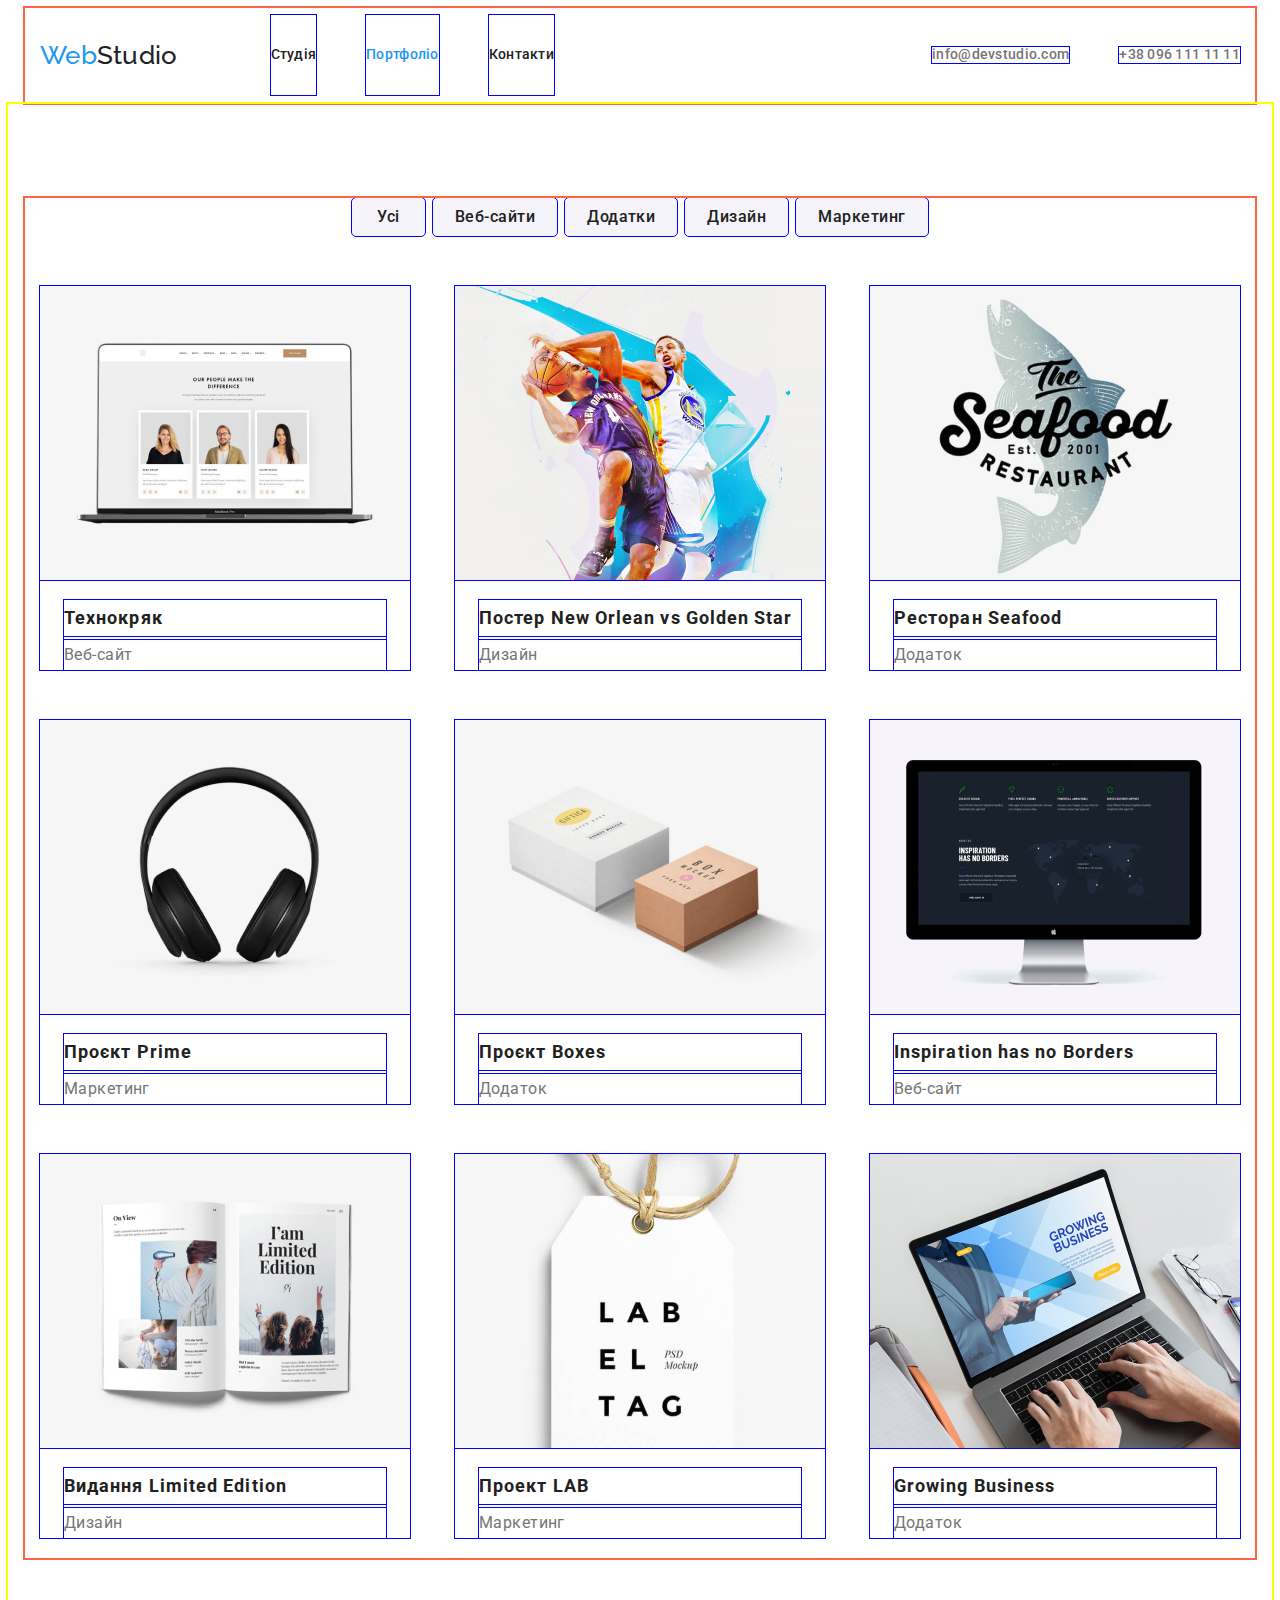
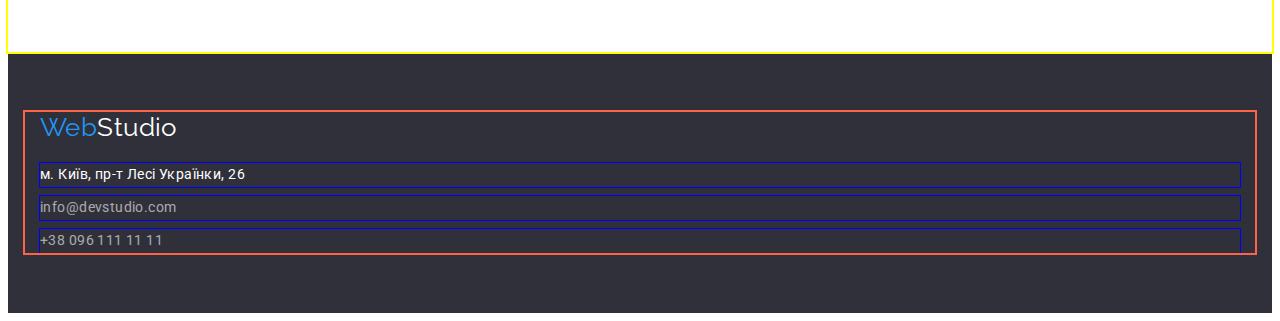
==== portfolio.html @ 13488551 "стилізував index and portfolio" ====
<!DOCTYPE html>
<html lang="uk">

<head>
  <meta charset="UTF-8" />
  <meta http-equiv="X-UA-Compatible" content="IE=edge" />
  <meta name="viewport" content="width=device-width, initial-scale=1.0" />
  <title>Портфоліо</title>
  <!-- шрифти -->
  <link rel="preconnect" href="https://fonts.googleapis.com" />
  <link rel="preconnect" href="https://fonts.gstatic.com" crossorigin />
  <link href="https://fonts.googleapis.com/css2?family=Raleway:wght@700&family=Roboto:wght@400;500;700;900&display=swap"
    rel="stylesheet" />
  <!-- Нормалайз -->
  <link rel="stylesheet" href="https://cdnjs.cloudflare.com/ajax/libs/modern-normalize/1.1.0/modern-normalize.min.css"
    integrity="sha512-wpPYUAdjBVSE4KJnH1VR1HeZfpl1ub8YT/NKx4PuQ5NmX2tKuGu6U/JRp5y+Y8XG2tV+wKQpNHVUX03MfMFn9Q=="
    crossorigin="anonymous" referrerpolicy="no-referrer" />
  <!-- стилі -->
  <link rel="stylesheet" href="./css/styles.css" />
</head>

<body>
  <header class="page-header">
    <div class="container">
      <nav class="nav">
        <a class="link logo" href="./index.html"><span class="accent-logo">Web</span>Studio</a>

        <ul class="list">
          <li class="item"><a class="link" href="./index.html">Студія</a></li>
          <li class="item"><a class="link current" href="./portfolio.html">Портфоліо</a></li>
          <li class="item"><a class="link" href="#contacts">Контакти</a></li>
        </ul>
      </nav>

      <ul class="contacts-header list">
        <li class="item">
          <a class="link" href="mailto:info@devstudio.com">info@devstudio.com</a>
        </li>
        <li class="item"><a class="link" href="tel:+380961111111">+38 096 111 11 11</a></li>
      </ul>
    </div>
  </header>


  <!--Унікальний контент сторінки-->
  <main>
    <!-- прихований головний заголовок -->
    <h1 hidden class="main-title">Портфоліо</h1>

    <section class="section portfolio">
      <div class="container">
        <!-- прихований заголовок секції -->
        <h2 hidden class="section-title">Проєкти</h2>

        <!--фільтр-->
        <ul class="portfolio-filter list">
          <li class="item"><button type="button" class="btn btn-first">Усі</button></li>
          <li class="item"><button type="button" class="btn">Веб-сайти</button></li>
          <li class="item"><button type="button" class="btn">Додатки</button></li>
          <li class="item"><button type="button" class="btn">Дизайн</button></li>
          <li class="item"><button type="button" class="btn">Маркетинг</button></li>
        </ul>

        <!--Проєкти-->
        <ul class="project list">
          <li class="item">
            <a href="" class="link">
              <img class="img" src="./images/projects/project1.jpg" alt="веб-сайт на ноутбуці" width="370"
                height="294" />
              <div class="project-content">
                <h3 class="project-name">Технокряк</h3>
                <p class="project-type">Веб-сайт</p>
              </div>
            </a>
          </li>
          <li class="item">
            <a href="" class="link"><img class="img" src="./images/projects/project2.jpg" alt="постер баскетболістів"
                width="370" height="294" />
              <div class="project-content">
                <h3 class="project-name">Постер New Orlean vs Golden Star</h3>
                <p class="project-type">Дизайн</p>
              </div>
            </a>
          </li>
          <li class="item">
            <a href="" class="link"><img class="img" src="./images/projects/project3.jpg" alt="лого ресторану"
                width="370" height="294" />
              <div class="project-content">
                <h3 class="project-name">Ресторан Seafood</h3>
                <p class="project-type">Додаток</p>
              </div>
            </a>
          </li>
          <li class="item">
            <a href="" class="link"><img class="img" src="./images/projects/project4.jpg" alt="навушники" width="370"
                height="294" />
              <div class="project-content">
                <h3 class="project-name">Проєкт Prime</h3>
                <p class="project-type">Маркетинг</p>
              </div>
            </a>
          </li>
          <li class="item">
            <a href="" class="link"><img class="img" src="./images/projects/project5.jpg" alt="коробки" width="370"
                height="294" />
              <div class="project-content">
                <h3 class="project-name">Проєкт Boxes</h3>
                <p class="project-type">Додаток</p>
              </div>
            </a>
          </li>
          <li class="item">
            <a href="" class="link"><img class="img" src="./images/projects/project6.jpg" alt="веб-сайт на моніторі"
                width="370" height="294" />
              <div class="project-content">
                <h3 class="project-name">Inspiration has no Borders</h3>
                <p class="project-type">Веб-сайт</p>
              </div>
            </a>
          </li>
          <li class="item">
            <a href="" class="link"><img class="img" src="./images/projects/project7.jpg" alt="журнал" width="370"
                height="294" />
              <div class="project-content">
                <h3 class="project-name">Видання Limited Edition</h3>
                <p class="project-type">Дизайн</p>
              </div>
            </a>
          </li>
          <li class="item">
            <a href="" class="link"><img class="img" src="./images/projects/project8.jpg" alt="бірка" width="370"
                height="294" />
              <div class="project-content">
                <h3 class="project-name">Проект LAB</h3>
                <p class="project-type">Маркетинг</p>
              </div>
            </a>
          </li>
          <li class="item">
            <a href="" class="link"><img class="img" src="./images/projects/project9.jpg" alt="робота за ноутбуком"
                width="370" height="294" />
              <div class="project-content">
                <h3 class="project-name">Growing Business</h3>
                <p class="project-type">Додаток</p>
              </div>
            </a>
          </li>
        </ul>
      </div>
    </section>
  </main>

  <!--Футер-->
  <footer class="page-footer">
    <div class="container">
      <a class="link logo" href="./index.html"><span class="accent-logo">Web</span><span
          class="footer-logo">Studio</span></a>

      <address id="contacts" class="address-footer">
        <ul class="list">
          <li class="item"><a class="link address-map" target="_blank" rel="norefferer nofollow"
              href="https://goo.gl/maps/ebckDGz18cMJigHJ8">м. Київ, пр-т
              Лесі Українки, 26</a></li>
          <li class="item"><a class="link address-email" href="mailto:info@devstudio.com">info@devstudio.com</a></li>
          <li class="item"><a class="link address-tel" href="tel:+380961111111">+38 096 111 11 11</a></li>
        </ul>
      </address>
    </div>
  </footer>
</body>

</html>
---- css/styles.css ----
:root {
    --primary-text-color: #212121;
    --secondary-text-color: #757575;
    --accent-color: #2196F3;
    --primary-white-color: #FFFFFF;
    --section-background-color: #F5F4FA
}

body {
    font-family: Roboto, Raleway, sans-serif;
    font-size: 14px;
    letter-spacing: 0.03em;
    color: var(--primary-text-color);
}

h1,
h2,
h3,
h4,
h5,
h6,
p,
ul {
    padding: 0;
    margin: 0;
}

.section {
    padding-top: 94px;
    padding-bottom: 94px;

    outline: 2px solid yellow;
}

.container {
    margin-left: auto;
    margin-right: auto;
    width: 1200px;
    padding-left: 15px;
    padding-right: 15px;

    outline: 2px solid tomato;
}

.list {
    list-style-type: none;
}

.link {
    text-decoration: none;
    color: var(--primary-text-color);
    display: block;
}

.img {
    display: block;
}

/* Хедер */

.page-header {
    border-bottom: 1px solid #ECECEC;
}

.page-header .container {
    display: flex;
}

/* logo */
.logo {
    font-family: Raleway;
    font-size: 26px;
    line-height: 1.19;
}

.page-header .logo {
    margin-right: 93px;
    padding-top: 24px;
    padding-bottom: 25px;
}

.accent-logo {
    color: var(--accent-color);
}

/* site nav */
.nav {
    display: flex;
    align-items: center;

    font-weight: 500;
    line-height: 1.14;
    letter-spacing: 0.02em;
    text-align: left;
}

.nav .list {
    display: flex;
    letter-spacing: 0.02em;
}

.nav .link {
    padding-top: 32px;
    padding-bottom: 32px;
}

.nav .item:not(:last-child) {
    margin-right: 50px;
}

.nav .link.current {
    color: var(--accent-color)
}

.nav .link:hover,
.nav .link:focus {
    color: var(--accent-color);
}

/* контакти */
.contacts-header {
    display: flex;
    margin-left: auto;
    align-items: center;

    font-weight: 500;
    line-height: 1.14;
    letter-spacing: 0.02em;
}

.contacts-header .item:not(:last-child) {
    margin-right: 50px;
}

.contacts-header .link {
    color: var(--secondary-text-color);
    text-decoration: none;
}

.contacts-header .link:hover,
.contacts-header .link:focus {
    color: var(--accent-color);
}

/* герой */

.hero .section {
    padding-top: 200px;
    padding-bottom: 200px;
}

.hero {
    background-color: #2F303A;

    text-align: center;
}

.main-title {
    font-weight: 900;
    font-size: 44px;
    line-height: 1.36;
    text-align: center;
    letter-spacing: 0.06em;
    text-transform: uppercase;
    color: var(--primary-white-color);
    margin-bottom: 30px;
    width: 696px;
    margin-left: auto;
    margin-right: auto;
}

/* кнопка */

.btn {
    text-align: center;

    border-radius: 4px;
    border: 0;
}

.hero .btn {
    justify-content: center;

    cursor: pointer;
    color: var(--primary-white-color);
    background-color: var(--accent-color);

    font-weight: 700;
    line-height: 1.88;
    align-items: center;
    text-align: center;
    letter-spacing: 0.06em;
    padding: 10px 32px;
}

/* переваги компанії */

.features {
    padding-bottom: 0;
}

.features .list {
    display: flex;
    justify-content: space-between;
}

.features .item {
    width: 270px;
}

.section-title {
    font-weight: 700;
    font-size: 36px;
    line-height: 1.17;
    text-align: center;
    margin-bottom: 50px;
}

.features-title {
    line-height: 1.14;
    text-transform: uppercase;
    margin-bottom: 10px;
}

.features-description {
    color: var(--secondary-text-color);
    line-height: 1.71;
}


/* Чим ми займаємось */

.activity .list {
    display: flex;
    justify-content: space-between;
}


/* Команда */

.section.team {
    background-color: var(--section-background-color);
}

.team .list {
    display: flex;
    justify-content: space-between;
}

.team .item {
    box-shadow: 0px 1px 3px rgba(0, 0, 0, 0.12), 0px 1px 1px rgba(0, 0, 0, 0.14), 0px 2px 1px rgba(0, 0, 0, 0.2);
    border-radius: 0px 0px 4px 4px;

    background-color: var(--primary-white-color);
}

.team-name {
    font-weight: 500;
    line-height: 1.17;
    text-align: center;
    margin-top: 30px;
    margin-bottom: 10px;
}

.team-position {
    color: var(--secondary-text-color);
    line-height: 1.17;
    text-align: center;
    margin-bottom: 30px;
}

/* Футер */
.page-footer {
    background-color: #2F303A;
    padding-top: 60px;
    padding-bottom: 60px;
}

.page-footer .logo {
    display: block;
    margin-bottom: 20px;
}

.footer-logo {
    color: var(--primary-white-color);
}

.address-footer .item:not(:last-child) {
    margin-bottom: 9px;
}

.address-footer .address-map {
    font-style: normal;
    line-height: 1.71;
    color: var(--primary-white-color);
}

.address-email,
.address-tel {
    font-style: normal;
    line-height: 1.71;
    color: #FFFFFF99;
}

.footer-logo:hover,
.footer-logo:focus,
.address-map:hover,
.address-map:focus,
.address-email:focus,
.address-email:hover,
.address-tel:focus,
.address-tel:hover {
    color: var(--accent-color)
}


/* Портфоліо */

/* Фільтр */

.portfolio-filter {
    display: flex;
    justify-content: center;
    margin-bottom: 50px;
}

.portfolio-filter .item:not(:first-child) {
    margin-left: 8px;
}

.portfolio-filter .btn {
    cursor: pointer;
    color: var(--primary-text-color);
    background-color: #F5F4FA;
    font-family: Roboto;
    font-weight: 500;
    line-height: 1.62;
    text-align: center;
    letter-spacing: 0.03em;
    font-size: 16px;

    padding: 6px 22px;
}

.portfolio-filter .btn-first {
    padding: 6px 25px;
}

.portfolio-filter .btn:hover,
.portfolio-filter .btn:focus {
    cursor: pointer;
    color: var(--primary-white-color);
    background-color: var(--accent-color);
    font-family: Roboto;
    font-weight: 500;
    line-height: 1.62;
    text-align: center;
    letter-spacing: 0.03em;

    box-shadow: 0px 3px 1px rgba(0, 0, 0, 0.1), 0px 1px 2px rgba(0, 0, 0, 0.08), 0px 2px 2px rgba(0, 0, 0, 0.12);
    border-radius: 4px;
}


/* портфоліо */
.portfolio .project {
    display: flex;
    flex-wrap: wrap;
    justify-content: space-between;
}

.project>.item {
    background: #FFFFFF;
    /* border: 1px solid #EEEEEE; */
}

.project .item:not(:nth-last-child(-n+3)) {
    margin-bottom: 30px;
}


.project-content {
    margin: 20px 24px;
}

.project-name {
    font-weight: 700;
    font-size: 18px;
    line-height: 2;
    letter-spacing: 0.06em;
    color: var(--primary-text-color);
    margin-bottom: 4px;
}

.project-type {
    line-height: 1.88;
    font-size: 16px;
    color: var(--secondary-text-color);
}

.item * {
    outline: 1px solid blue;
}
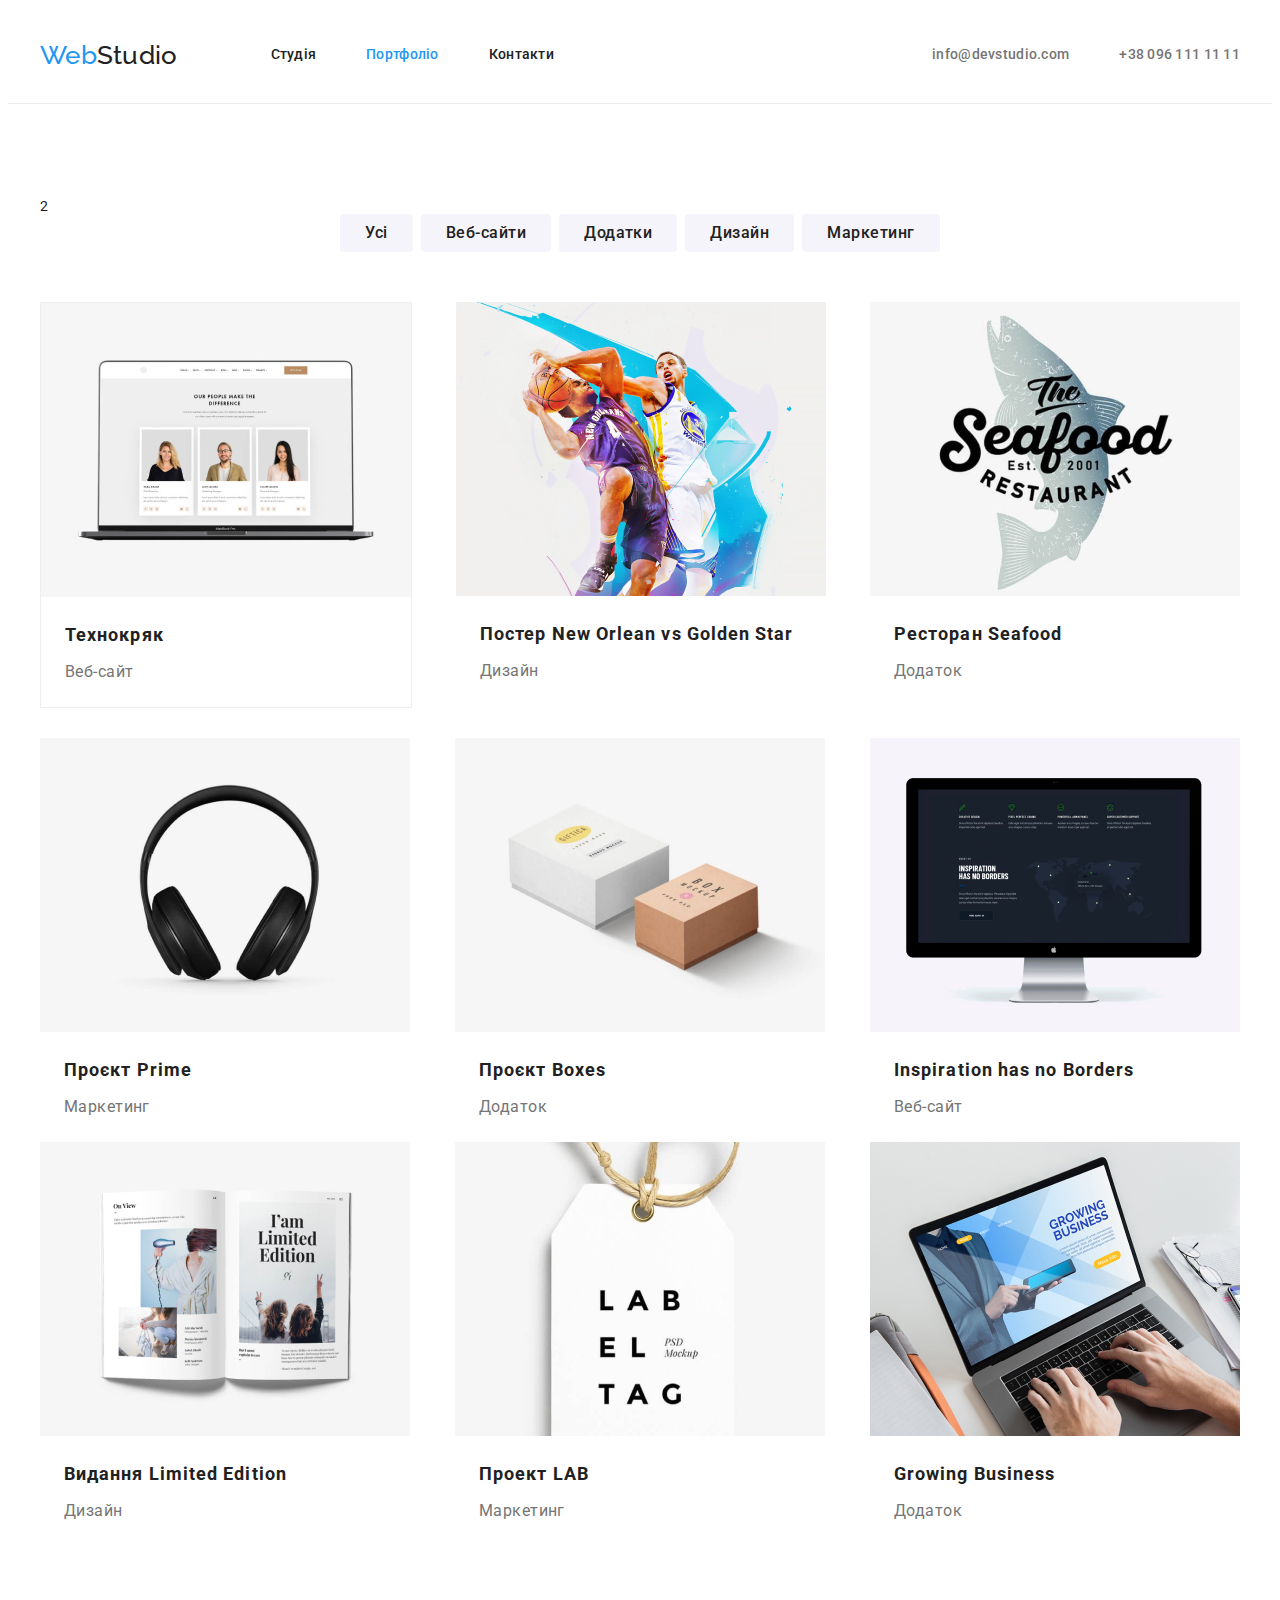
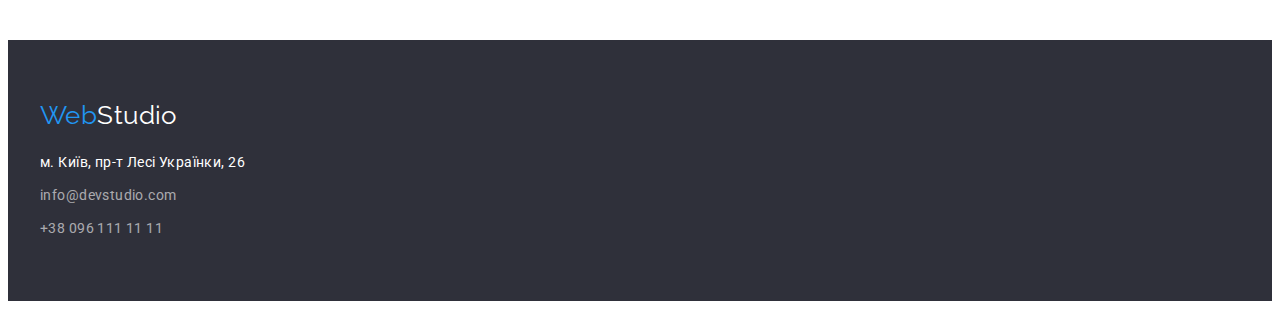
==== commit 484a57aa: "додає хідден" ====
--- a/portfolio.html
+++ b/portfolio.html
@@ -45,30 +45,27 @@
   <!--Унікальний контент сторінки-->
   <main>
     <!-- прихований головний заголовок -->
-    <h1 hidden class="main-title">Портфоліо</h1>
+    <h1 class="visually-hidden main-title">Портфоліо</h1>
 
     <section class="section portfolio">
-      <div class="container">
-        <!-- прихований заголовок секції -->
-        <h2 hidden class="section-title">Проєкти</h2>
-
+      <div class="container">2
         <!--фільтр-->
         <ul class="portfolio-filter list">
-          <li class="item"><button type="button" class="btn btn-first">Усі</button></li>
-          <li class="item"><button type="button" class="btn">Веб-сайти</button></li>
-          <li class="item"><button type="button" class="btn">Додатки</button></li>
-          <li class="item"><button type="button" class="btn">Дизайн</button></li>
-          <li class="item"><button type="button" class="btn">Маркетинг</button></li>
+          <li class="item"><button type="button" class="btn portfolio-btn">Усі</button></li>
+          <li class="item"><button type="button" class="btn portfolio-btn">Веб-сайти</button></li>
+          <li class="item"><button type="button" class="btn portfolio-btn">Додатки</button></li>
+          <li class="item"><button type="button" class="btn portfolio-btn">Дизайн</button></li>
+          <li class="item"><button type="button" class="btn portfolio-btn">Маркетинг</button></li>
         </ul>
 
         <!--Проєкти-->
         <ul class="project list">
-          <li class="item">
+          <li class="item project-item">
             <a href="" class="link">
               <img class="img" src="./images/projects/project1.jpg" alt="веб-сайт на ноутбуці" width="370"
                 height="294" />
               <div class="project-content">
-                <h3 class="project-name">Технокряк</h3>
+                <h2 class="project-name">Технокряк</h2>
                 <p class="project-type">Веб-сайт</p>
               </div>
             </a>
@@ -77,7 +74,7 @@
             <a href="" class="link"><img class="img" src="./images/projects/project2.jpg" alt="постер баскетболістів"
                 width="370" height="294" />
               <div class="project-content">
-                <h3 class="project-name">Постер New Orlean vs Golden Star</h3>
+                <h2 class="project-name">Постер New Orlean vs Golden Star</h2>
                 <p class="project-type">Дизайн</p>
               </div>
             </a>
@@ -86,7 +83,7 @@
             <a href="" class="link"><img class="img" src="./images/projects/project3.jpg" alt="лого ресторану"
                 width="370" height="294" />
               <div class="project-content">
-                <h3 class="project-name">Ресторан Seafood</h3>
+                <h2 class="project-name">Ресторан Seafood</h2>
                 <p class="project-type">Додаток</p>
               </div>
             </a>
@@ -95,7 +92,7 @@
             <a href="" class="link"><img class="img" src="./images/projects/project4.jpg" alt="навушники" width="370"
                 height="294" />
               <div class="project-content">
-                <h3 class="project-name">Проєкт Prime</h3>
+                <h2 class="project-name">Проєкт Prime</h2>
                 <p class="project-type">Маркетинг</p>
               </div>
             </a>
@@ -104,7 +101,7 @@
             <a href="" class="link"><img class="img" src="./images/projects/project5.jpg" alt="коробки" width="370"
                 height="294" />
               <div class="project-content">
-                <h3 class="project-name">Проєкт Boxes</h3>
+                <h2 class="project-name">Проєкт Boxes</h2>
                 <p class="project-type">Додаток</p>
               </div>
             </a>
@@ -113,7 +110,7 @@
             <a href="" class="link"><img class="img" src="./images/projects/project6.jpg" alt="веб-сайт на моніторі"
                 width="370" height="294" />
               <div class="project-content">
-                <h3 class="project-name">Inspiration has no Borders</h3>
+                <h2 class="project-name">Inspiration has no Borders</h2>
                 <p class="project-type">Веб-сайт</p>
               </div>
             </a>
@@ -122,7 +119,7 @@
             <a href="" class="link"><img class="img" src="./images/projects/project7.jpg" alt="журнал" width="370"
                 height="294" />
               <div class="project-content">
-                <h3 class="project-name">Видання Limited Edition</h3>
+                <h2 class="project-name">Видання Limited Edition</h2>
                 <p class="project-type">Дизайн</p>
               </div>
             </a>
@@ -131,7 +128,7 @@
             <a href="" class="link"><img class="img" src="./images/projects/project8.jpg" alt="бірка" width="370"
                 height="294" />
               <div class="project-content">
-                <h3 class="project-name">Проект LAB</h3>
+                <h2 class="project-name">Проект LAB</h2>
                 <p class="project-type">Маркетинг</p>
               </div>
             </a>
@@ -140,7 +137,7 @@
             <a href="" class="link"><img class="img" src="./images/projects/project9.jpg" alt="робота за ноутбуком"
                 width="370" height="294" />
               <div class="project-content">
-                <h3 class="project-name">Growing Business</h3>
+                <h2 class="project-name">Growing Business</h2>
                 <p class="project-type">Додаток</p>
               </div>
             </a>
--- a/css/styles.css
+++ b/css/styles.css
@@ -25,11 +25,25 @@
     margin: 0;
 }
 
+.visually-hidden {
+    position: absolute;
+    width: 1px;
+    height: 1px;
+    margin: -1px;
+    border: 0;
+    padding: 0;
+
+    white-space: nowrap;
+    clip-path: inset(100%);
+    clip: rect(0 0 0 0);
+    overflow: hidden;
+}
+
 .section {
     padding-top: 94px;
     padding-bottom: 94px;
 
-    outline: 2px solid yellow;
+    /* outline: 2px solid yellow; */
 }
 
 .container {
@@ -39,7 +53,7 @@
     padding-left: 15px;
     padding-right: 15px;
 
-    outline: 2px solid tomato;
+    /* outline: 2px solid tomato; */
 }
 
 .list {
@@ -151,11 +165,10 @@
 
 .hero {
     background-color: #2F303A;
-
-    text-align: center;
-}
-
-.main-title {
+    text-align: center;
+}
+
+.hero-title {
     font-weight: 900;
     font-size: 44px;
     line-height: 1.36;
@@ -178,7 +191,7 @@
     border: 0;
 }
 
-.hero .btn {
+.hero-btn {
     justify-content: center;
 
     cursor: pointer;
@@ -191,6 +204,12 @@
     text-align: center;
     letter-spacing: 0.06em;
     padding: 10px 32px;
+}
+
+.hero-btn:hover,
+.hero-btn:focus {
+    cursor: pointer;
+    background-color: #188CE8;
 }
 
 /* переваги компанії */
@@ -242,12 +261,12 @@
     background-color: var(--section-background-color);
 }
 
-.team .list {
+.team-list {
     display: flex;
     justify-content: space-between;
 }
 
-.team .item {
+.team-item {
     box-shadow: 0px 1px 3px rgba(0, 0, 0, 0.12), 0px 1px 1px rgba(0, 0, 0, 0.14), 0px 2px 1px rgba(0, 0, 0, 0.2);
     border-radius: 0px 0px 4px 4px;
 
@@ -328,7 +347,7 @@
     margin-left: 8px;
 }
 
-.portfolio-filter .btn {
+.portfolio-btn {
     cursor: pointer;
     color: var(--primary-text-color);
     background-color: #F5F4FA;
@@ -342,20 +361,15 @@
     padding: 6px 22px;
 }
 
-.portfolio-filter .btn-first {
+.portfolio-btn:first-child {
     padding: 6px 25px;
 }
 
-.portfolio-filter .btn:hover,
-.portfolio-filter .btn:focus {
+.portfolio-btn:hover,
+.portfolio-btn:focus {
     cursor: pointer;
     color: var(--primary-white-color);
     background-color: var(--accent-color);
-    font-family: Roboto;
-    font-weight: 500;
-    line-height: 1.62;
-    text-align: center;
-    letter-spacing: 0.03em;
 
     box-shadow: 0px 3px 1px rgba(0, 0, 0, 0.1), 0px 1px 2px rgba(0, 0, 0, 0.08), 0px 2px 2px rgba(0, 0, 0, 0.12);
     border-radius: 4px;
@@ -369,12 +383,12 @@
     justify-content: space-between;
 }
 
-.project>.item {
-    background: #FFFFFF;
-    /* border: 1px solid #EEEEEE; */
-}
-
-.project .item:not(:nth-last-child(-n+3)) {
+.project-item {
+    background: var(--primary-white-color);
+    border: 1px solid #EEEEEE;
+}
+
+.project-item:not(:nth-last-child(-n+3)) {
     margin-bottom: 30px;
 }
 
@@ -396,8 +410,4 @@
     line-height: 1.88;
     font-size: 16px;
     color: var(--secondary-text-color);
-}
-
-.item * {
-    outline: 1px solid blue;
 }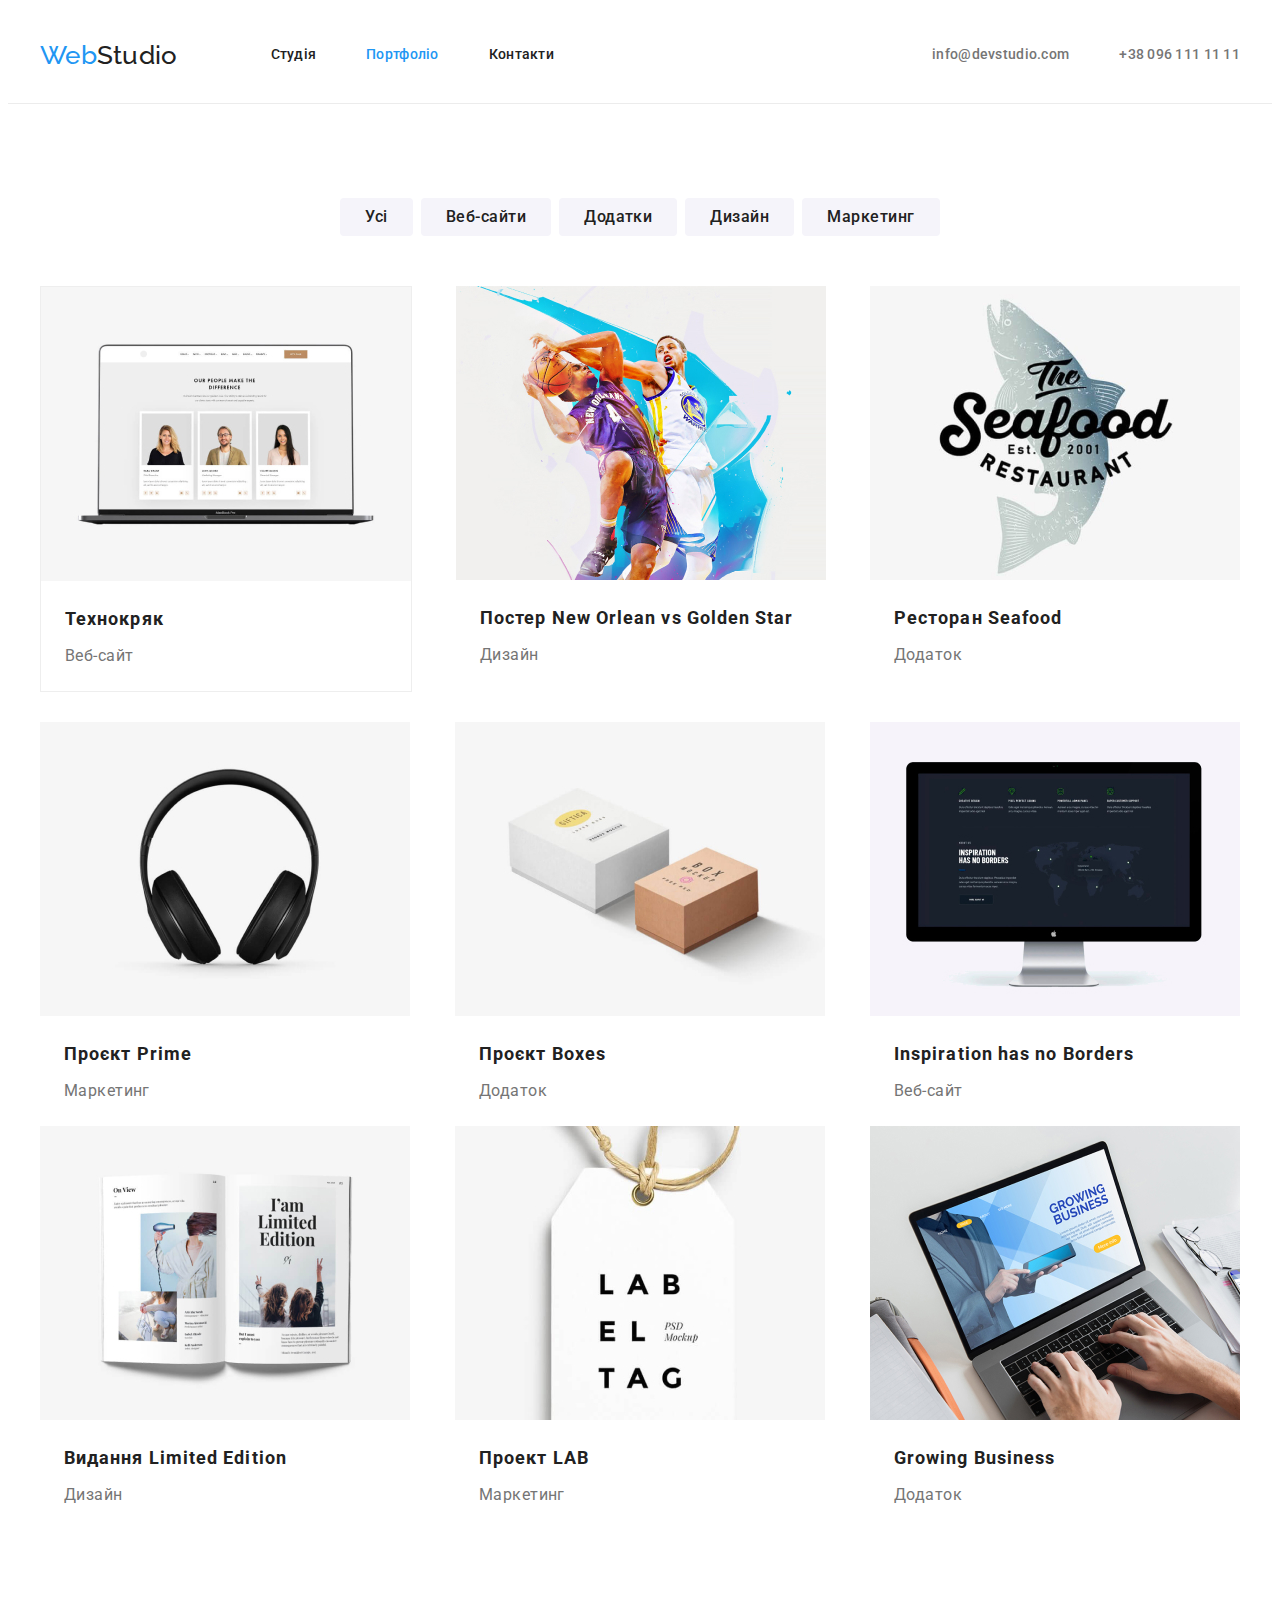
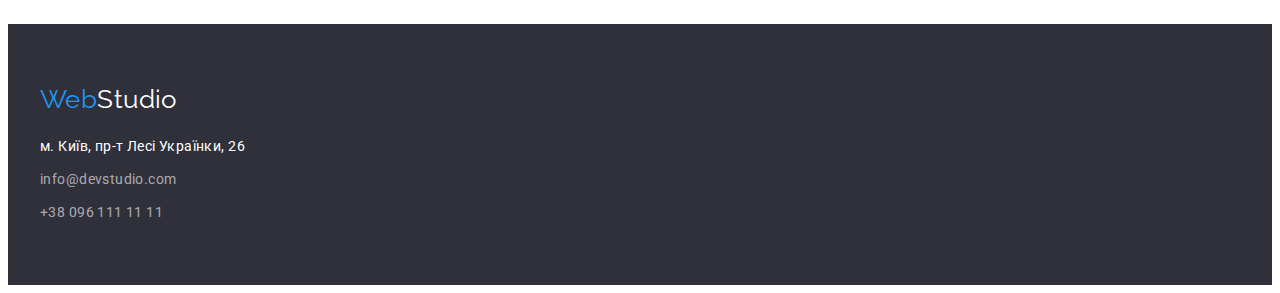
==== commit d8ec31ea: "виправляє помилку заголовку в портфоліо" ====
--- a/portfolio.html
+++ b/portfolio.html
@@ -44,11 +44,12 @@
 
   <!--Унікальний контент сторінки-->
   <main>
-    <!-- прихований головний заголовок -->
-    <h1 class="visually-hidden main-title">Портфоліо</h1>
 
     <section class="section portfolio">
-      <div class="container">2
+      <!-- прихований головний заголовок -->
+      <h1 class="visually-hidden main-title">Портфоліо</h1>
+
+      <div class="container">
         <!--фільтр-->
         <ul class="portfolio-filter list">
           <li class="item"><button type="button" class="btn portfolio-btn">Усі</button></li>
--- a/css/styles.css
+++ b/css/styles.css
@@ -238,6 +238,7 @@
 .features-title {
     line-height: 1.14;
     text-transform: uppercase;
+    font-size: 14px;
     margin-bottom: 10px;
 }
 
@@ -277,6 +278,7 @@
     font-weight: 500;
     line-height: 1.17;
     text-align: center;
+    font-size: 16px;
     margin-top: 30px;
     margin-bottom: 10px;
 }
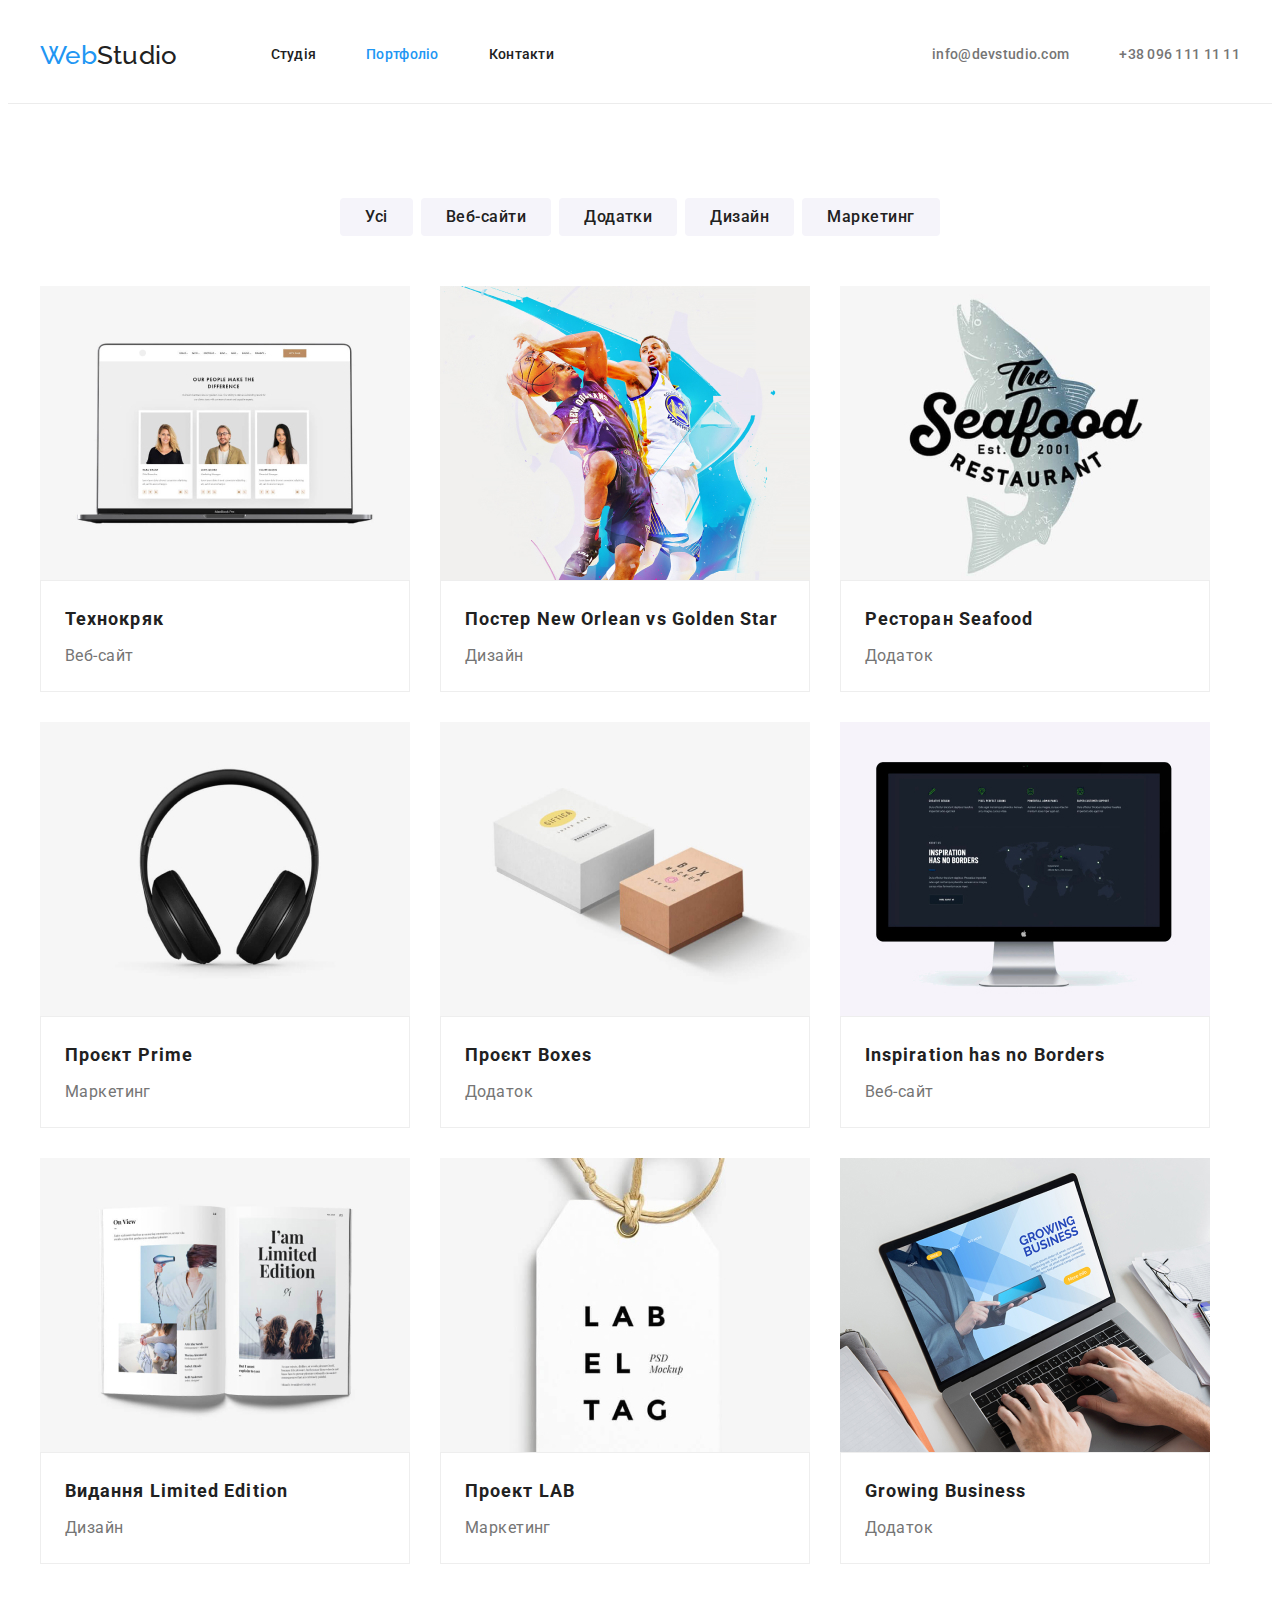
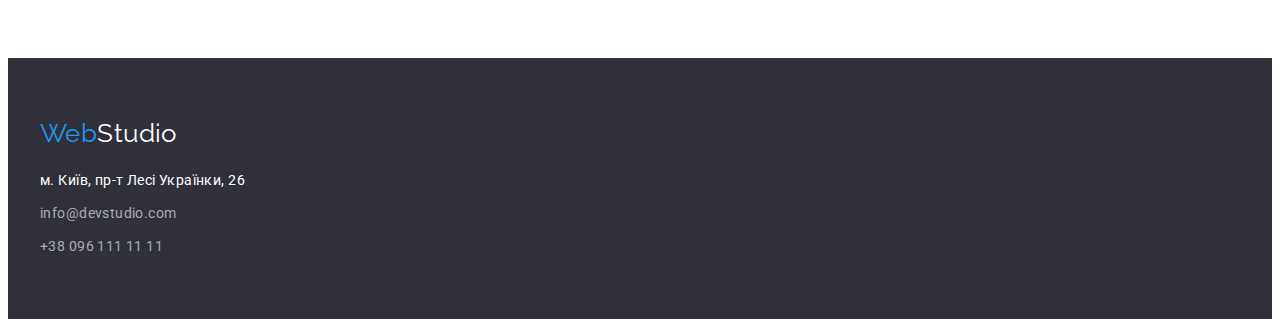
==== commit 33c24531: "перероблено флекс контейнери" ====
--- a/portfolio.html
+++ b/portfolio.html
@@ -71,7 +71,7 @@
               </div>
             </a>
           </li>
-          <li class="item">
+          <li class="item project-item">
             <a href="" class="link"><img class="img" src="./images/projects/project2.jpg" alt="постер баскетболістів"
                 width="370" height="294" />
               <div class="project-content">
@@ -80,7 +80,7 @@
               </div>
             </a>
           </li>
-          <li class="item">
+          <li class="item project-item">
             <a href="" class="link"><img class="img" src="./images/projects/project3.jpg" alt="лого ресторану"
                 width="370" height="294" />
               <div class="project-content">
@@ -89,7 +89,7 @@
               </div>
             </a>
           </li>
-          <li class="item">
+          <li class="item project-item">
             <a href="" class="link"><img class="img" src="./images/projects/project4.jpg" alt="навушники" width="370"
                 height="294" />
               <div class="project-content">
@@ -98,7 +98,7 @@
               </div>
             </a>
           </li>
-          <li class="item">
+          <li class="item project-item">
             <a href="" class="link"><img class="img" src="./images/projects/project5.jpg" alt="коробки" width="370"
                 height="294" />
               <div class="project-content">
@@ -107,7 +107,7 @@
               </div>
             </a>
           </li>
-          <li class="item">
+          <li class="item project-item">
             <a href="" class="link"><img class="img" src="./images/projects/project6.jpg" alt="веб-сайт на моніторі"
                 width="370" height="294" />
               <div class="project-content">
@@ -116,7 +116,7 @@
               </div>
             </a>
           </li>
-          <li class="item">
+          <li class="item project-item">
             <a href="" class="link"><img class="img" src="./images/projects/project7.jpg" alt="журнал" width="370"
                 height="294" />
               <div class="project-content">
@@ -125,7 +125,7 @@
               </div>
             </a>
           </li>
-          <li class="item">
+          <li class="item project-item">
             <a href="" class="link"><img class="img" src="./images/projects/project8.jpg" alt="бірка" width="370"
                 height="294" />
               <div class="project-content">
@@ -134,7 +134,7 @@
               </div>
             </a>
           </li>
-          <li class="item">
+          <li class="item project-item">
             <a href="" class="link"><img class="img" src="./images/projects/project9.jpg" alt="робота за ноутбуком"
                 width="370" height="294" />
               <div class="project-content">
--- a/css/styles.css
+++ b/css/styles.css
@@ -220,11 +220,15 @@
 
 .features .list {
     display: flex;
-    justify-content: space-between;
+    /* justify-content: space-between; */
 }
 
 .features .item {
     width: 270px;
+}
+
+.features .item:not(:last-child) {
+    margin-right: 30px;
 }
 
 .section-title {
@@ -252,9 +256,11 @@
 
 .activity .list {
     display: flex;
-    justify-content: space-between;
-}
-
+}
+
+.activity .item:not(:last-child) {
+    margin-right: 30px;
+}
 
 /* Команда */
 
@@ -264,7 +270,10 @@
 
 .team-list {
     display: flex;
-    justify-content: space-between;
+}
+
+.team-item:not(:last-child) {
+    margin-right: 30px;
 }
 
 .team-item {
@@ -379,15 +388,13 @@
 
 
 /* портфоліо */
-.portfolio .project {
+.project {
     display: flex;
     flex-wrap: wrap;
-    justify-content: space-between;
-}
-
-.project-item {
-    background: var(--primary-white-color);
-    border: 1px solid #EEEEEE;
+}
+
+.project-item:not(:nth-of-type(3n)) {
+    margin-right: 30px;
 }
 
 .project-item:not(:nth-last-child(-n+3)) {
@@ -395,8 +402,14 @@
 }
 
 
+.project-item:hover {
+    box-shadow: 0px 1px 1px rgba(0, 0, 0, 0.12), 0px 4px 4px rgba(0, 0, 0, 0.06), 1px 4px 6px rgba(0, 0, 0, 0.16);
+}
+
 .project-content {
-    margin: 20px 24px;
+    border: 1px solid #EEEEEE;
+    background: var(--primary-white-color);
+    padding: 20px 24px;
 }
 
 .project-name {
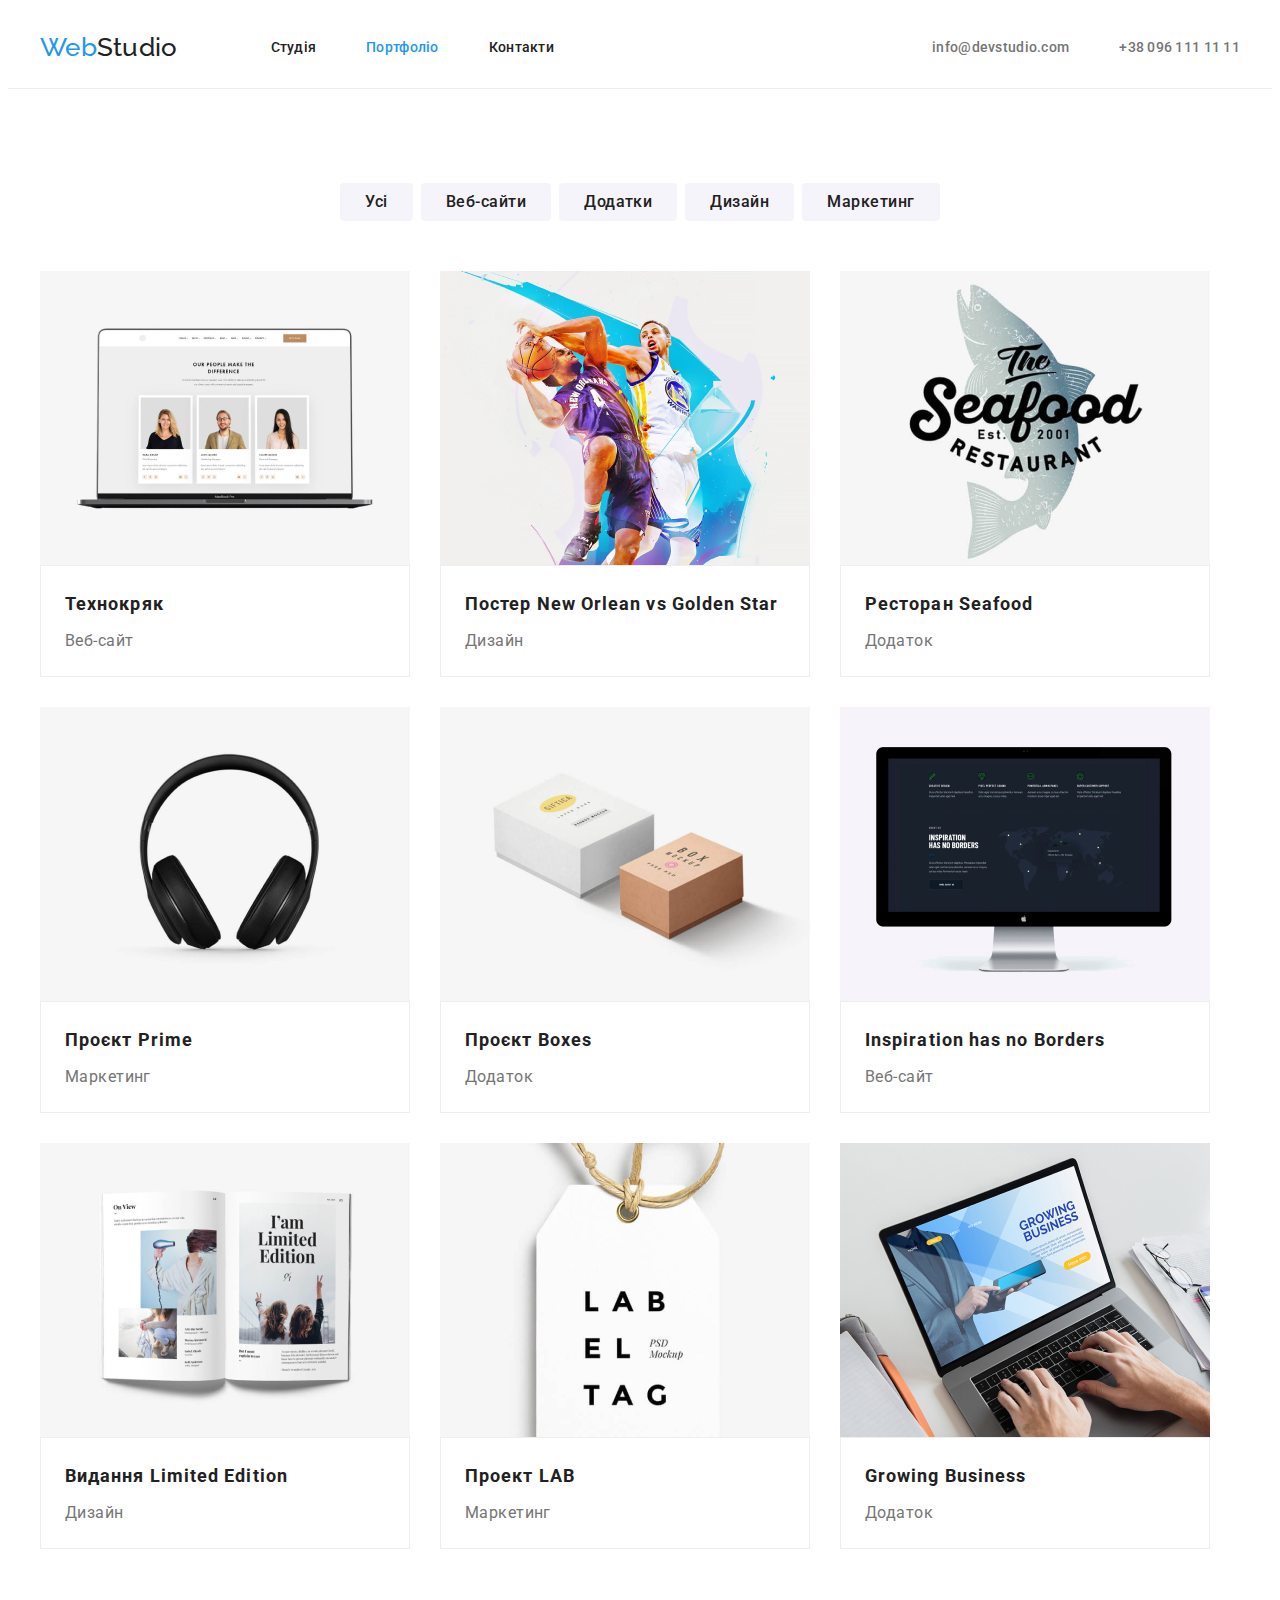
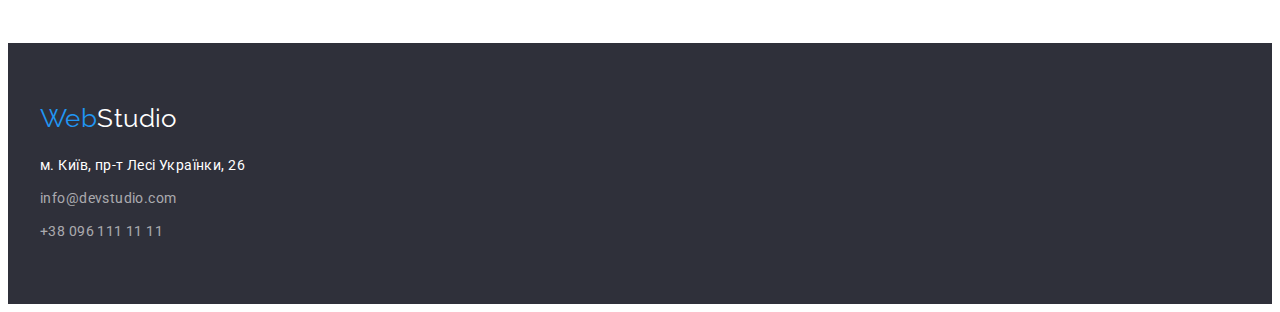
==== commit 47307438: "додає клас нав-лінк" ====
--- a/portfolio.html
+++ b/portfolio.html
@@ -26,9 +26,9 @@
         <a class="link logo" href="./index.html"><span class="accent-logo">Web</span>Studio</a>
 
         <ul class="list">
-          <li class="item"><a class="link" href="./index.html">Студія</a></li>
-          <li class="item"><a class="link current" href="./portfolio.html">Портфоліо</a></li>
-          <li class="item"><a class="link" href="#contacts">Контакти</a></li>
+          <li class="item"><a class="link nav-link" href="./index.html">Студія</a></li>
+          <li class="item"><a class="link nav-link current" href="./portfolio.html">Портфоліо</a></li>
+          <li class="item"><a class="link nav-link" href="#contacts">Контакти</a></li>
         </ul>
       </nav>
 
--- a/css/styles.css
+++ b/css/styles.css
@@ -113,7 +113,7 @@
     letter-spacing: 0.02em;
 }
 
-.nav .link {
+.nav-link {
     padding-top: 32px;
     padding-bottom: 32px;
 }
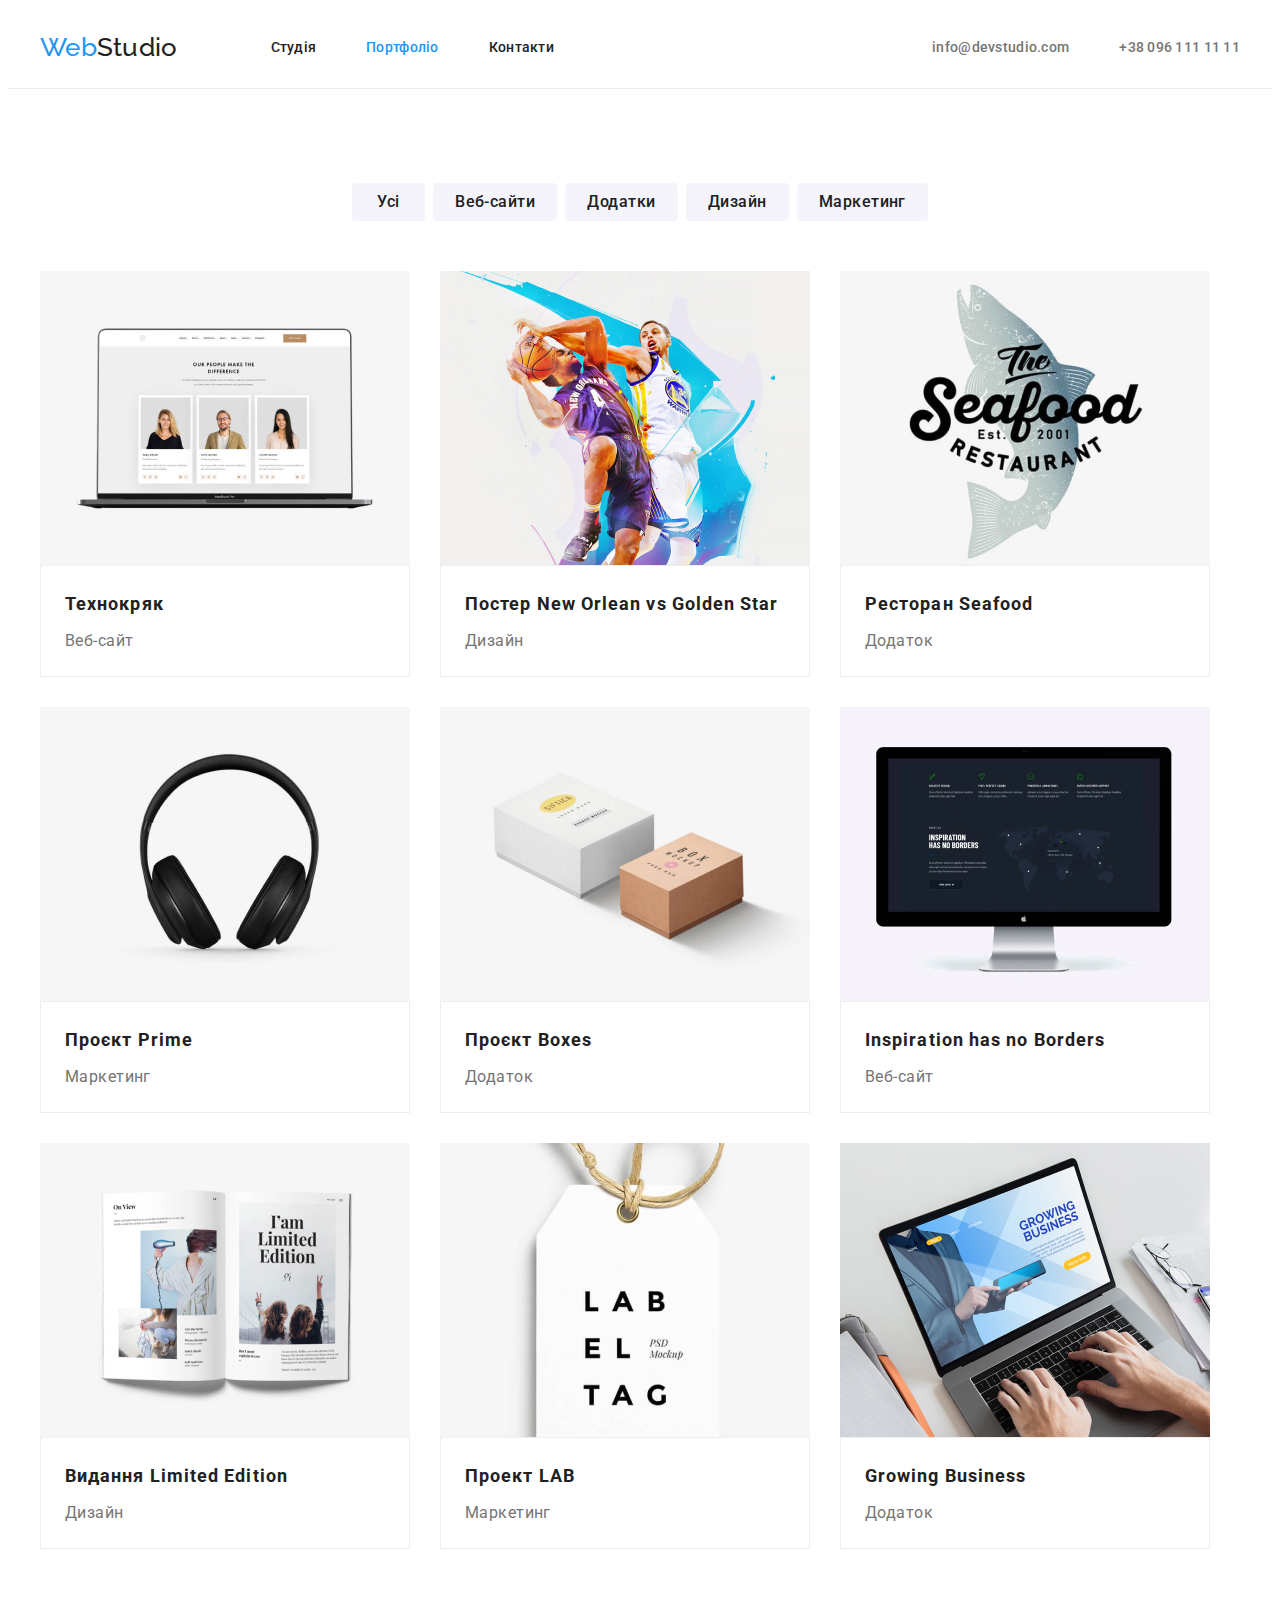
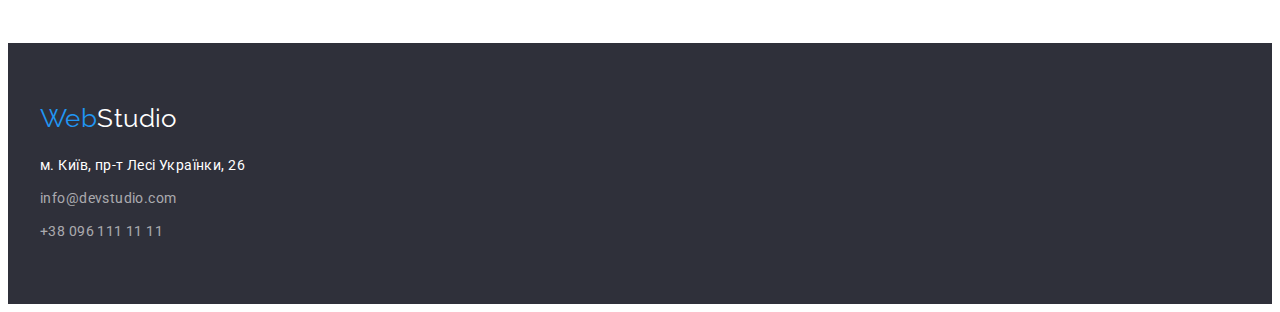
==== commit b956035c: "задано змінні" ====
--- a/portfolio.html
+++ b/portfolio.html
@@ -20,6 +20,7 @@
 </head>
 
 <body>
+  <!--хедер-->
   <header class="page-header">
     <div class="container">
       <nav class="nav">
--- a/css/styles.css
+++ b/css/styles.css
@@ -1,13 +1,30 @@
 :root {
+    /* Fonts */
+    --main-font: Roboto, sans-serif;
+    --secondary-font: Raleway, sans-serif;
+
+    /* Text colors */
     --primary-text-color: #212121;
     --secondary-text-color: #757575;
     --accent-color: #2196F3;
     --primary-white-color: #FFFFFF;
-    --section-background-color: #F5F4FA
+    --white-color-90: #FFFFFF99;
+
+
+    /* Background colors */
+    --section-background-color: #F5F4FA;
+    --page-header-border-color: #ECECEC;
+    --dark-background-color: #2F303A;
+    --hero-btn-hover-color: #188CE8;
+
+
+    /* Others */
+    --border-radius: 4px;
+
 }
 
 body {
-    font-family: Roboto, Raleway, sans-serif;
+    font-family: var(--main-font);
     font-size: 14px;
     letter-spacing: 0.03em;
     color: var(--primary-text-color);
@@ -39,6 +56,20 @@
     overflow: hidden;
 }
 
+.list {
+    list-style-type: none;
+}
+
+.link {
+    text-decoration: none;
+    color: inherit;
+    display: block;
+}
+
+.img {
+    display: block;
+}
+
 .section {
     padding-top: 94px;
     padding-bottom: 94px;
@@ -56,24 +87,18 @@
     /* outline: 2px solid tomato; */
 }
 
-.list {
-    list-style-type: none;
-}
-
-.link {
-    text-decoration: none;
-    color: var(--primary-text-color);
-    display: block;
-}
-
-.img {
-    display: block;
+.section-title {
+    font-weight: 700;
+    font-size: 36px;
+    line-height: 1.17;
+    text-align: center;
+    margin-bottom: 50px;
 }
 
 /* Хедер */
 
 .page-header {
-    border-bottom: 1px solid #ECECEC;
+    border-bottom: 1px solid var(--page-header-border-color);
 }
 
 .page-header .container {
@@ -82,7 +107,7 @@
 
 /* logo */
 .logo {
-    font-family: Raleway;
+    font-family: var(--secondary-font);
     font-size: 26px;
     line-height: 1.19;
 }
@@ -164,11 +189,13 @@
 }
 
 .hero {
-    background-color: #2F303A;
-    text-align: center;
-}
-
-.hero-title {
+    background-color: var(--dark-background-color);
+    text-align: center;
+}
+
+.main-title {
+    width: 696px;
+
     font-weight: 900;
     font-size: 44px;
     line-height: 1.36;
@@ -177,7 +204,6 @@
     text-transform: uppercase;
     color: var(--primary-white-color);
     margin-bottom: 30px;
-    width: 696px;
     margin-left: auto;
     margin-right: auto;
 }
@@ -186,9 +212,9 @@
 
 .btn {
     text-align: center;
-
-    border-radius: 4px;
+    border-radius: var(--border-radius);
     border: 0;
+    min-height: 32px;
 }
 
 .hero-btn {
@@ -198,18 +224,18 @@
     color: var(--primary-white-color);
     background-color: var(--accent-color);
 
+    font-size: 16px;
     font-weight: 700;
     line-height: 1.88;
-    align-items: center;
-    text-align: center;
     letter-spacing: 0.06em;
     padding: 10px 32px;
+    min-height: 50px;
 }
 
 .hero-btn:hover,
 .hero-btn:focus {
     cursor: pointer;
-    background-color: #188CE8;
+    background-color: var(--hero-btn-hover-color);
 }
 
 /* переваги компанії */
@@ -218,25 +244,18 @@
     padding-bottom: 0;
 }
 
-.features .list {
+.features-list {
     display: flex;
     /* justify-content: space-between; */
 }
 
-.features .item {
+.features-item {
     width: 270px;
-}
-
-.features .item:not(:last-child) {
     margin-right: 30px;
 }
 
-.section-title {
-    font-weight: 700;
-    font-size: 36px;
-    line-height: 1.17;
-    text-align: center;
-    margin-bottom: 50px;
+.features-item:last-child {
+    margin-right: 0px;
 }
 
 .features-title {
@@ -254,12 +273,17 @@
 
 /* Чим ми займаємось */
 
-.activity .list {
-    display: flex;
-}
-
-.activity .item:not(:last-child) {
+.activity-list {
+    display: flex;
+    /* justify-content: space-between; */
+}
+
+.activity-item {
     margin-right: 30px;
+}
+
+.activity-item:last-child {
+    margin-right: 0px;
 }
 
 /* Команда */
@@ -270,17 +294,24 @@
 
 .team-list {
     display: flex;
-}
-
-.team-item:not(:last-child) {
+    /* justify-content: space-between; */
+}
+
+.team-item {
     margin-right: 30px;
-}
-
-.team-item {
+    background-color: var(--primary-white-color);
+
     box-shadow: 0px 1px 3px rgba(0, 0, 0, 0.12), 0px 1px 1px rgba(0, 0, 0, 0.14), 0px 2px 1px rgba(0, 0, 0, 0.2);
     border-radius: 0px 0px 4px 4px;
-
-    background-color: var(--primary-white-color);
+}
+
+.team-item:last-child {
+    margin-right: 0px;
+}
+
+.team-item-content {
+    margin-top: 30px;
+    margin-bottom: 30px;
 }
 
 .team-name {
@@ -288,7 +319,6 @@
     line-height: 1.17;
     text-align: center;
     font-size: 16px;
-    margin-top: 30px;
     margin-bottom: 10px;
 }
 
@@ -296,18 +326,17 @@
     color: var(--secondary-text-color);
     line-height: 1.17;
     text-align: center;
-    margin-bottom: 30px;
+    font-size: 16px;
 }
 
 /* Футер */
 .page-footer {
-    background-color: #2F303A;
+    background-color: var(--dark-background-color);
     padding-top: 60px;
     padding-bottom: 60px;
 }
 
 .page-footer .logo {
-    display: block;
     margin-bottom: 20px;
 }
 
@@ -329,7 +358,7 @@
 .address-tel {
     font-style: normal;
     line-height: 1.71;
-    color: #FFFFFF99;
+    color: var(--white-color-90);
 }
 
 .footer-logo:hover,
@@ -348,6 +377,10 @@
 
 /* Фільтр */
 
+.portfolio {
+    display: flex;
+}
+
 .portfolio-filter {
     display: flex;
     justify-content: center;
@@ -361,20 +394,21 @@
 .portfolio-btn {
     cursor: pointer;
     color: var(--primary-text-color);
-    background-color: #F5F4FA;
-    font-family: Roboto;
+    background-color: var(--section-background-color);
+    font-family: var(--main-font);
     font-weight: 500;
     line-height: 1.62;
     text-align: center;
     letter-spacing: 0.03em;
     font-size: 16px;
+    min-width: 73px;
 
     padding: 6px 22px;
 }
 
-.portfolio-btn:first-child {
+/* .portfolio-btn:first-child {
     padding: 6px 25px;
-}
+} */
 
 .portfolio-btn:hover,
 .portfolio-btn:focus {
@@ -383,7 +417,6 @@
     background-color: var(--accent-color);
 
     box-shadow: 0px 3px 1px rgba(0, 0, 0, 0.1), 0px 1px 2px rgba(0, 0, 0, 0.08), 0px 2px 2px rgba(0, 0, 0, 0.12);
-    border-radius: 4px;
 }
 
 
@@ -391,6 +424,8 @@
 .project {
     display: flex;
     flex-wrap: wrap;
+    /* justify-content: space-around;
+    row-gap: 30px; */
 }
 
 .project-item:not(:nth-of-type(3n)) {
@@ -400,7 +435,6 @@
 .project-item:not(:nth-last-child(-n+3)) {
     margin-bottom: 30px;
 }
-
 
 .project-item:hover {
     box-shadow: 0px 1px 1px rgba(0, 0, 0, 0.12), 0px 4px 4px rgba(0, 0, 0, 0.06), 1px 4px 6px rgba(0, 0, 0, 0.16);
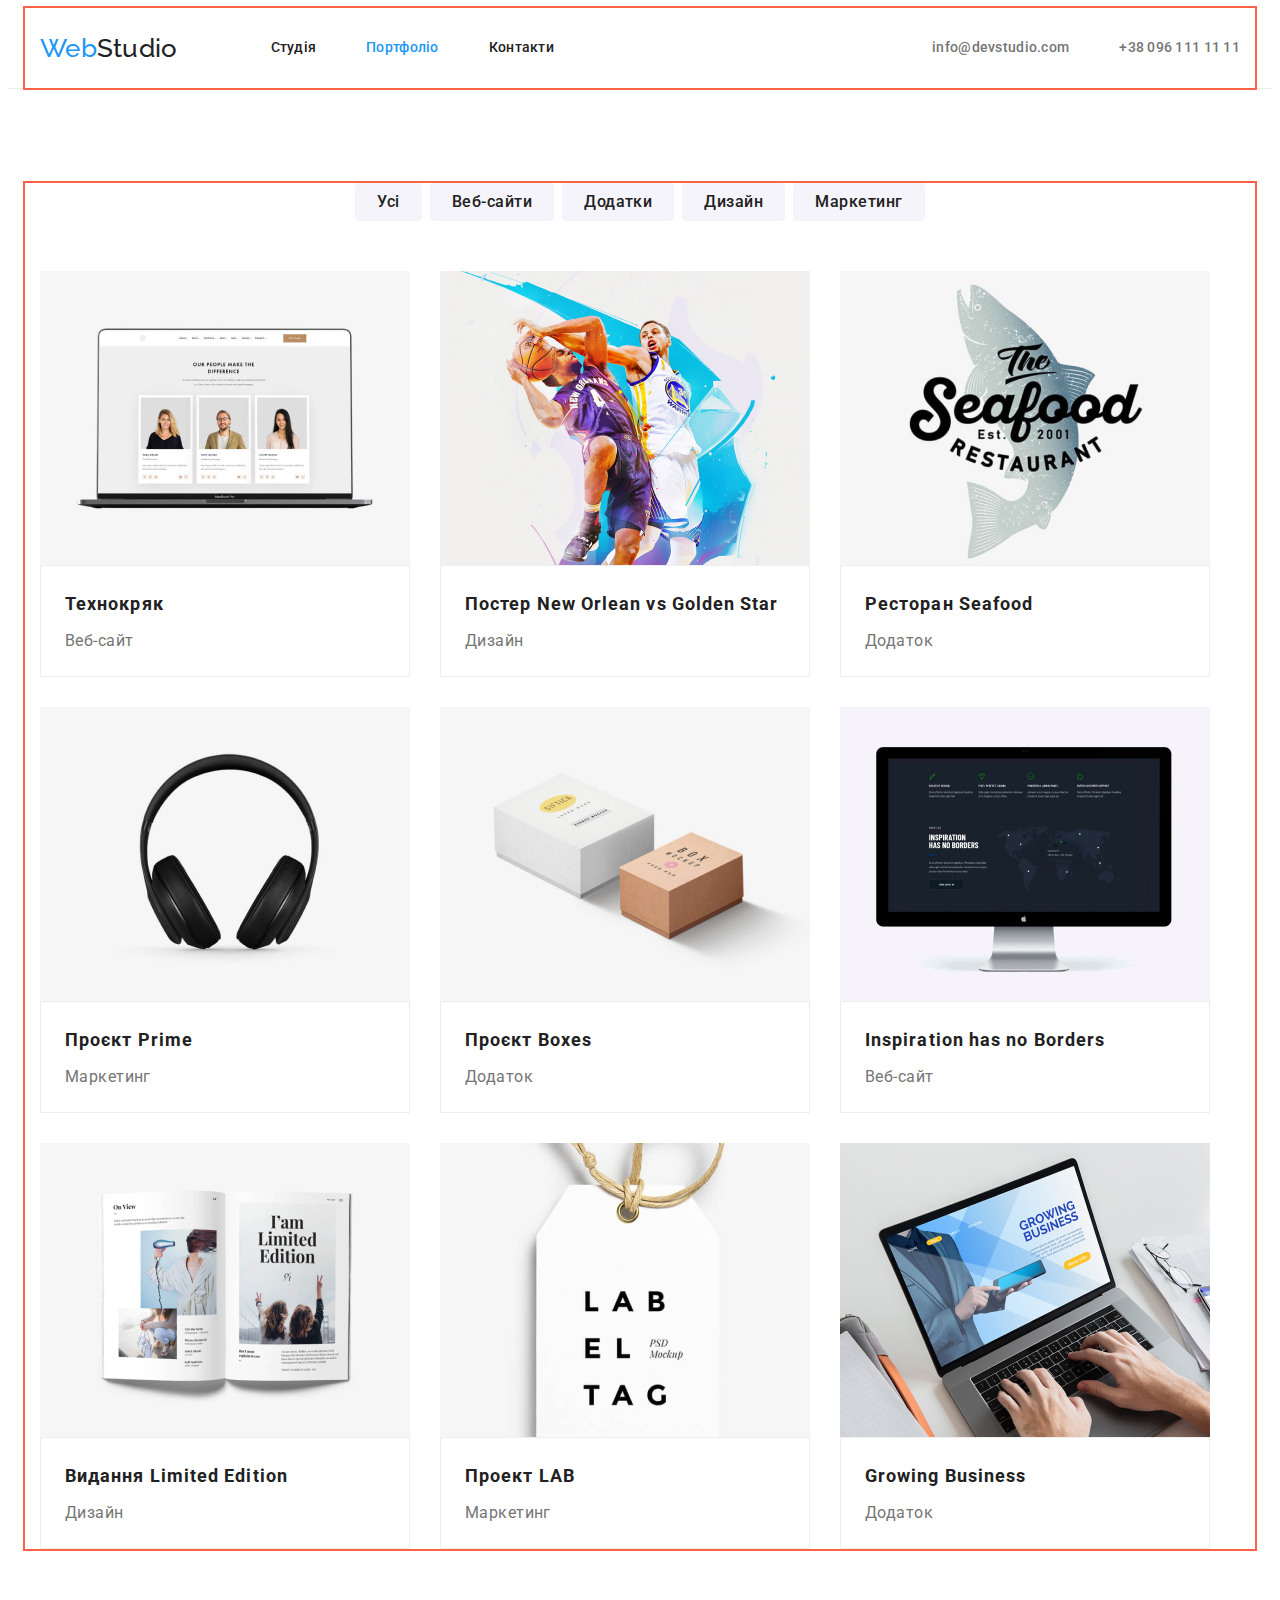
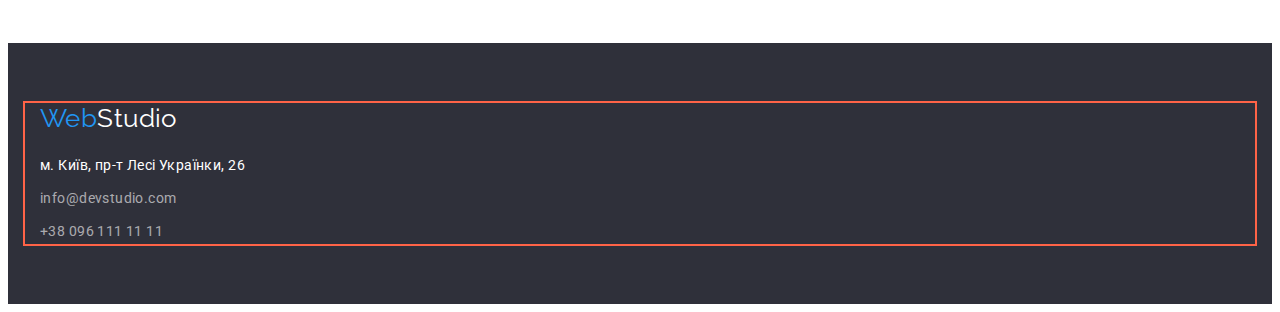
==== commit a5268de6: "проставляє gap замість margin" ====
--- a/portfolio.html
+++ b/portfolio.html
@@ -26,7 +26,7 @@
       <nav class="nav">
         <a class="link logo" href="./index.html"><span class="accent-logo">Web</span>Studio</a>
 
-        <ul class="list">
+        <ul class="list nav-list">
           <li class="item"><a class="link nav-link" href="./index.html">Студія</a></li>
           <li class="item"><a class="link nav-link current" href="./portfolio.html">Портфоліо</a></li>
           <li class="item"><a class="link nav-link" href="#contacts">Контакти</a></li>
--- a/css/styles.css
+++ b/css/styles.css
@@ -84,7 +84,7 @@
     padding-left: 15px;
     padding-right: 15px;
 
-    /* outline: 2px solid tomato; */
+    outline: 2px solid tomato;
 }
 
 .section-title {
@@ -114,8 +114,8 @@
 
 .page-header .logo {
     margin-right: 93px;
-    padding-top: 24px;
-    padding-bottom: 25px;
+    /* padding-top: 24px;
+    padding-bottom: 25px; */
 }
 
 .accent-logo {
@@ -133,9 +133,10 @@
     text-align: left;
 }
 
-.nav .list {
+.nav-list {
     display: flex;
     letter-spacing: 0.02em;
+    gap: 50px;
 }
 
 .nav-link {
@@ -143,11 +144,11 @@
     padding-bottom: 32px;
 }
 
-.nav .item:not(:last-child) {
+/* .nav-list .item:not(:last-child) {
     margin-right: 50px;
-}
-
-.nav .link.current {
+} */
+
+.nav-link.current {
     color: var(--accent-color)
 }
 
@@ -161,19 +162,19 @@
     display: flex;
     margin-left: auto;
     align-items: center;
+    gap: 50px;
 
     font-weight: 500;
     line-height: 1.14;
     letter-spacing: 0.02em;
 }
 
-.contacts-header .item:not(:last-child) {
+/* .contacts-header .item:not(:last-child) {
     margin-right: 50px;
-}
+} */
 
 .contacts-header .link {
     color: var(--secondary-text-color);
-    text-decoration: none;
 }
 
 .contacts-header .link:hover,
@@ -246,17 +247,18 @@
 
 .features-list {
     display: flex;
+    gap: 30px;
     /* justify-content: space-between; */
 }
 
 .features-item {
     width: 270px;
-    margin-right: 30px;
-}
-
-.features-item:last-child {
+    /* margin-right: 30px; */
+}
+
+/* .features-item:last-child {
     margin-right: 0px;
-}
+} */
 
 .features-title {
     line-height: 1.14;
@@ -276,15 +278,16 @@
 .activity-list {
     display: flex;
     /* justify-content: space-between; */
-}
-
-.activity-item {
+    gap: 30px;
+}
+
+/* .activity-item {
     margin-right: 30px;
 }
 
 .activity-item:last-child {
     margin-right: 0px;
-}
+} */
 
 /* Команда */
 
@@ -295,23 +298,24 @@
 .team-list {
     display: flex;
     /* justify-content: space-between; */
+    gap: 30px;
 }
 
 .team-item {
-    margin-right: 30px;
+    /* margin-right: 30px; */
     background-color: var(--primary-white-color);
 
     box-shadow: 0px 1px 3px rgba(0, 0, 0, 0.12), 0px 1px 1px rgba(0, 0, 0, 0.14), 0px 2px 1px rgba(0, 0, 0, 0.2);
     border-radius: 0px 0px 4px 4px;
 }
 
-.team-item:last-child {
+/* .team-item:last-child {
     margin-right: 0px;
-}
+} */
 
 .team-item-content {
-    margin-top: 30px;
-    margin-bottom: 30px;
+    padding-top: 30px;
+    padding-bottom: 30px;
 }
 
 .team-name {
@@ -377,19 +381,16 @@
 
 /* Фільтр */
 
-.portfolio {
-    display: flex;
-}
-
 .portfolio-filter {
     display: flex;
     justify-content: center;
     margin-bottom: 50px;
-}
-
-.portfolio-filter .item:not(:first-child) {
+    gap: 8px;
+}
+
+/* .portfolio-filter .item:not(:first-child) {
     margin-left: 8px;
-}
+} */
 
 .portfolio-btn {
     cursor: pointer;
@@ -401,7 +402,6 @@
     text-align: center;
     letter-spacing: 0.03em;
     font-size: 16px;
-    min-width: 73px;
 
     padding: 6px 22px;
 }
@@ -424,17 +424,17 @@
 .project {
     display: flex;
     flex-wrap: wrap;
-    /* justify-content: space-around;
-    row-gap: 30px; */
-}
-
-.project-item:not(:nth-of-type(3n)) {
+
+    gap: 30px;
+}
+
+/* .project-item:not(:nth-of-type(3n)) {
     margin-right: 30px;
 }
 
 .project-item:not(:nth-last-child(-n+3)) {
     margin-bottom: 30px;
-}
+} */
 
 .project-item:hover {
     box-shadow: 0px 1px 1px rgba(0, 0, 0, 0.12), 0px 4px 4px rgba(0, 0, 0, 0.06), 1px 4px 6px rgba(0, 0, 0, 0.16);
@@ -447,7 +447,6 @@
 }
 
 .project-name {
-    font-weight: 700;
     font-size: 18px;
     line-height: 2;
     letter-spacing: 0.06em;
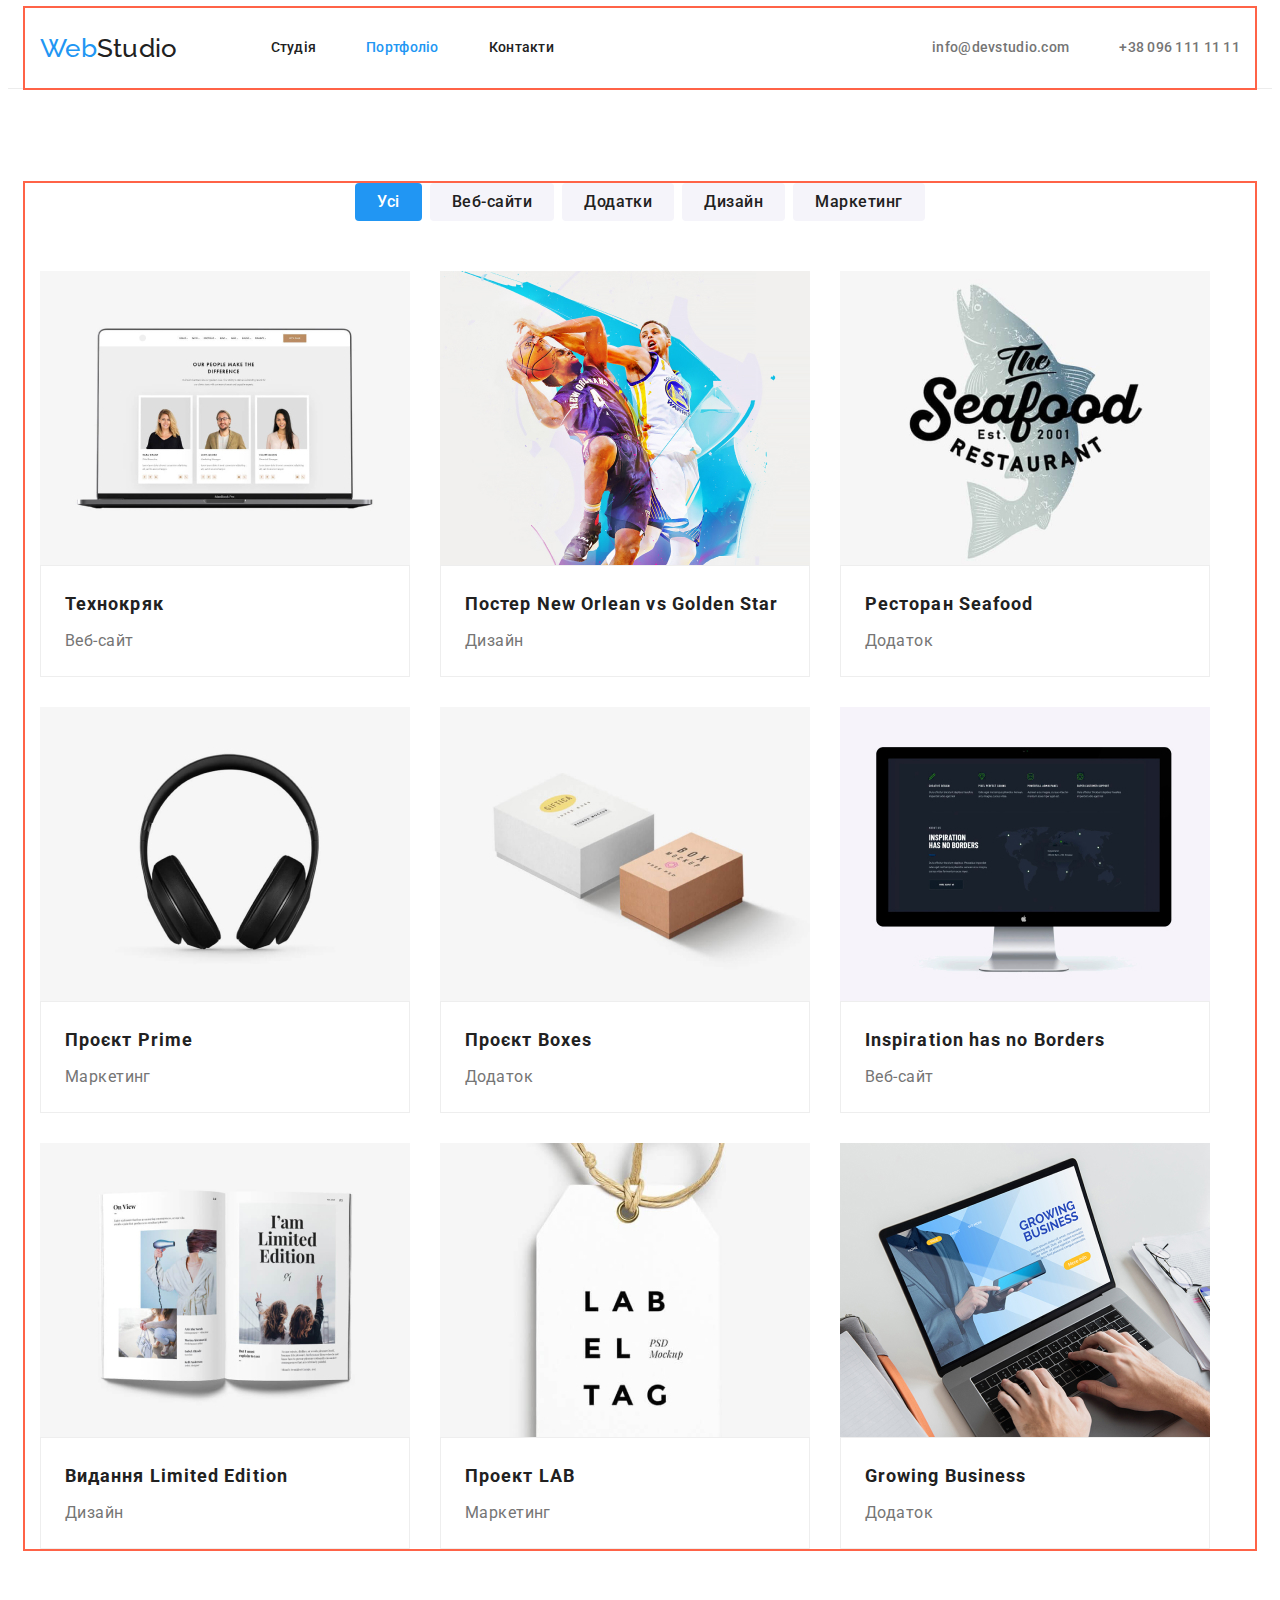
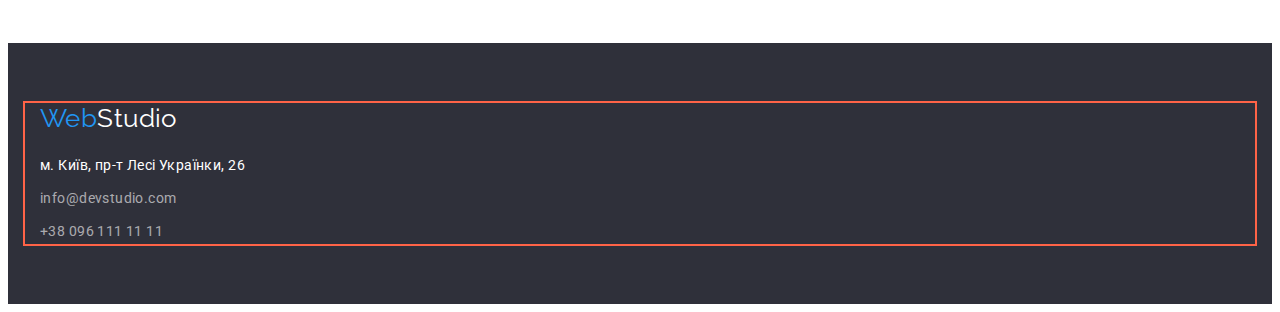
==== commit 65a7618c: "виправляє хедер та робить активну кнопку в портфоліо" ====
--- a/portfolio.html
+++ b/portfolio.html
@@ -48,12 +48,12 @@
 
     <section class="section portfolio">
       <!-- прихований головний заголовок -->
-      <h1 class="visually-hidden main-title">Портфоліо</h1>
+      <h1 class="visually-hidden">Портфоліо</h1>
 
       <div class="container">
         <!--фільтр-->
         <ul class="portfolio-filter list">
-          <li class="item"><button type="button" class="btn portfolio-btn">Усі</button></li>
+          <li class="item"><button type="button" class="btn portfolio-btn active">Усі</button></li>
           <li class="item"><button type="button" class="btn portfolio-btn">Веб-сайти</button></li>
           <li class="item"><button type="button" class="btn portfolio-btn">Додатки</button></li>
           <li class="item"><button type="button" class="btn portfolio-btn">Дизайн</button></li>
--- a/css/styles.css
+++ b/css/styles.css
@@ -184,7 +184,7 @@
 
 /* герой */
 
-.hero .section {
+.hero {
     padding-top: 200px;
     padding-bottom: 200px;
 }
@@ -406,6 +406,11 @@
     padding: 6px 22px;
 }
 
+.btn.portfolio-btn.active {
+    background-color: var(--accent-color);
+    color: var(--primary-white-color);
+}
+
 /* .portfolio-btn:first-child {
     padding: 6px 25px;
 } */
